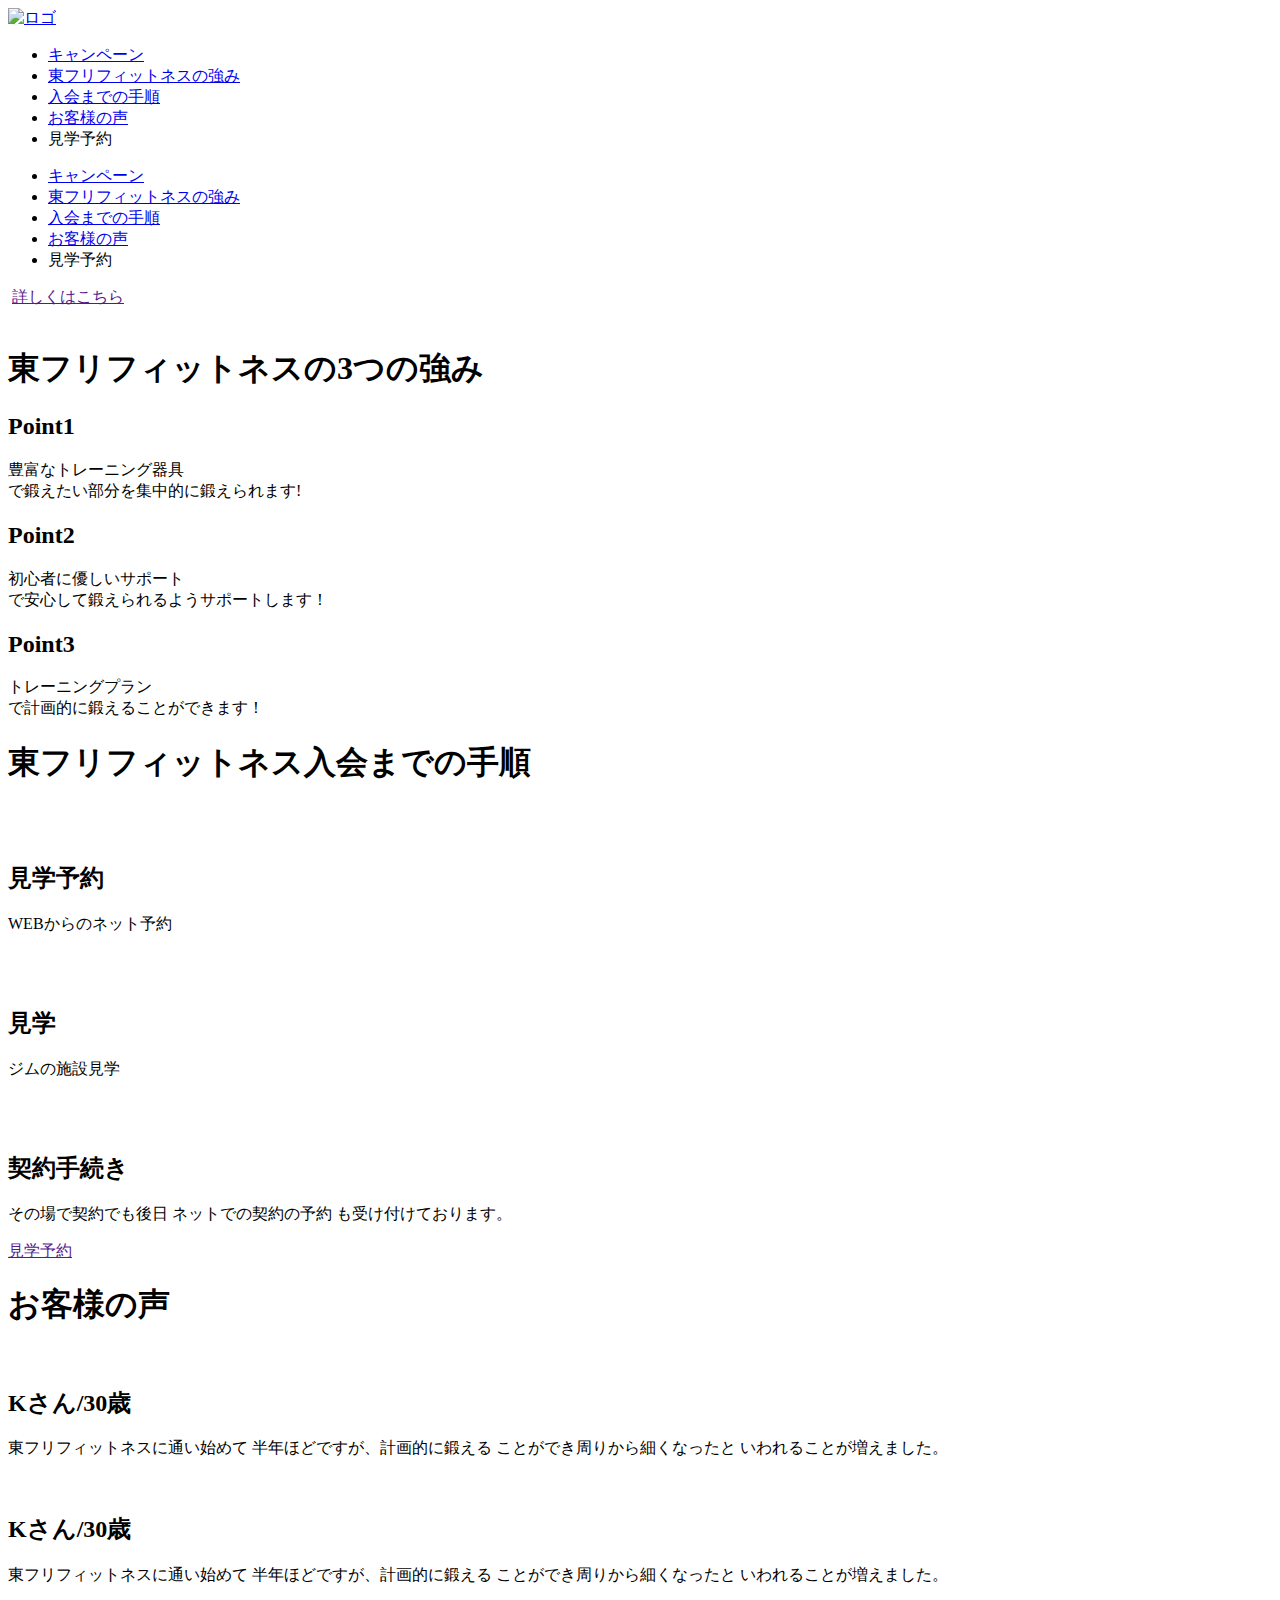
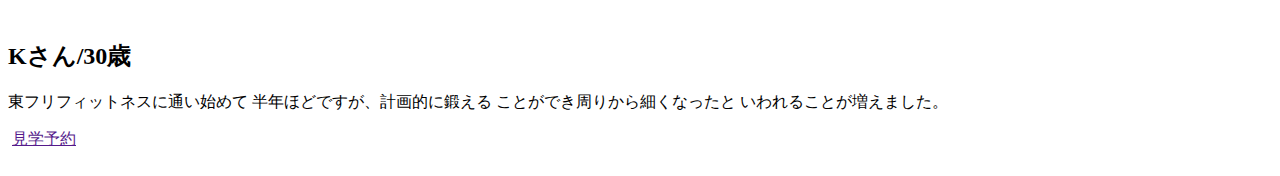
==== index.html @ 5899132c "Create index.html" ====
<!DOCTYPE html>
<html lang="en">
<head>
    <meta charset="UTF-8">
    <meta http-equiv="X-UA-Compatible" content="IE=edge">
    <meta name="viewport" content="width=device-width, initial-scale=1.0">
    <title>東フリフィットネス</title>
    <link rel="stylesheet" href="style.css">
    <meta name="viewport" content="width=device-width, initial-scale=1, minimum-scale=1, maximum-scale=1, user-scalable=no">
    <link rel="icon" href="img/favicon.svg" type="image/svg+xml">
    <link rel="icon alternate" href="img/favicon.png" type="image/png">
</head>
<body>
    <header>
        <div class="logo">
            <a href="#0"><img src="img/logo.svg" alt="ロゴ"></a>
        </div>
        
        <div id="hamburger">
            <div class="icon">
              <span></span>
              <span></span>
              <span></span>
            </div>
          </div>
          
          <nav class="header sm">
            <ul class="header__list">
                <li class="header__item"><a href="#1">キャンペーン</a></li>
                <li class="header__item"><a href="#2">東フリフィットネスの強み</a></li>
                <li class="header__item"><a href="#3">入会までの手順</a></li>
                <li class="header__item"><a href="#4">お客様の声</a></li>
                <li class="header__item header__btn">見学予約</li>
            </ul>
        </nav>
       
        <nav class="header pc">
            <ul class="header__list">
                <li class="header__item"><a href="#1">キャンペーン</a></li>
                <li class="header__item"><a href="#2">東フリフィットネスの強み</a></li>
                <li class="header__item"><a href="#3">入会までの手順</a></li>
                <li class="header__item"><a href="#4">お客様の声</a></li>
                <li class="header__item header__btn">見学予約</li>
            </ul>
        </nav>
    </header>
    <main>
        <section class="fv" id="0">
            <div class="fv__wrap">
                <div class="fv__text">
                    <img src="img/fv_text.svg" alt="">
                    <a href="" class="btn">詳しくはこちら</a>
                </div>
            </div>
        </section>
        <section class="baner" id="1">
            <img src="img/baner.svg" alt="">
        </section>
        <section class="strong" id="2">
            <h1 class="category__title">
                東フリフィットネスの<span>3つの強み</span>
            </h1>
            <div class="content">
                <div class="strong__wrapper">
                    <div class="strong__wrap">
                        <div class="strong__text">
                            <h2 class="strong__point">
                                Point1
                            </h2>
                            <p class="strong__title">
                                <span>豊富なトレーニング器具</span><br>
                                で鍛えたい部分を集中的に鍛えられます!
                            </p>    
                        </div>
                    </div>
                    <div class="strong__wrap">
                        <div class="strong__text">
                        <h2 class="strong__point">
                            Point2
                        </h2>
                        <p class="strong__title">
                            <span>初心者に優しいサポート</span><br>
                            で安心して鍛えられるようサポートします！
                        </p>
                        </div>
                    </div>
                    <div class="strong__wrap">
                        <div class="strong__text">
                        <h2 class="strong__point">
                            Point3
                        </h2>
                        <p class="strong__title">
                            <span>トレーニングプラン</span><br>
                            で計画的に鍛えることができます！
                        </p>
                        </div>
                    </div>
                </div>
            </div>
        </section>
        <section class="step" id="3">
            <h1 class="category__title">
                東フリフィットネス<span>入会までの手順</span>
            </h1>
            <div class="content">
                <div class="step__wrapper">
                    <div class="step__wrap">
                        <div class="step__content">
                            <img src="img/予約.png" alt="">
                            <div class="step__text">
                                <img src="img/step1.png" alt="">
                                <div class="step__text-box">
                                <h2 class="step__title">見学予約</h2>
                                <p>WEBからのネット予約</p>
                            </div>
                            </div>
                        </div>
                    </div>
                    <div class="step__wrap white">
                        <div class="step__content">
                            <img src="img/見学.png" alt="">
                            <div class="step__text">
                                <img src="img/step2.png" alt="">
                                <div class="step__text-box">
                                <h2 class="step__title">見学</h2>
                                <p>ジムの施設見学</p>
                            </div>
                            </div>
                        </div>
                    </div>
                    <div class="step__wrap">
                        <div class="step__content">
                            <img src="img/契約.png" alt="">
                            <div class="step__text">
                                <img src="img/step3.png" alt="">
                                <div class="step__text-box">
                                <h2 class="step__title">契約手続き</h2>
                                <p>その場で契約でも後日
                                    ネットでの契約の予約
                                    も受け付けております。</p>
                                </div>
                            </div>
                        </div>
                    </div>
                        <a href="" class="btn">見学予約</a>
                </div>
            </div>
        </section>
        <section class="voice" id="4">
            <h1 class="category__title">
                お客様の<span>声</span>
            </h1>
            <div class="content">
                <div class="voice__wrapper">
                    <div class="voice__wrap">
                        <img src="img/voice1.png" alt="">
                        <div class="voice__text">
                            <h2 class="voice__title">
                                Kさん/30歳
                            </h2>
                            <p>
                                東フリフィットネスに通い始めて
                                半年ほどですが、計画的に鍛える
                                ことができ周りから細くなったと
                                いわれることが増えました。
                            </p>
                        </div>
                    </div>
                    <div class="voice__wrap">
                        <img src="img/voice2.png" alt="">
                        <div class="voice__text">
                            <h2 class="voice__title">
                                Kさん/30歳
                            </h2>
                            <p>
                                東フリフィットネスに通い始めて
                                半年ほどですが、計画的に鍛える
                                ことができ周りから細くなったと
                                いわれることが増えました。
                            </p>
                        </div>
                    </div>
                    <div class="voice__wrap">
                        <img src="img/voice3.png" alt="">
                        <div class="voice__text">
                            <h2 class="voice__title">
                                Kさん/30歳
                            </h2>
                            <p>
                                東フリフィットネスに通い始めて
                                半年ほどですが、計画的に鍛える
                                ことができ周りから細くなったと
                                いわれることが増えました。
                            </p>
                        </div>
                    </div>
                </div>
            </div>
        </section>
        <section class="reserve">
            <img src="img/reserve_text.svg" alt="">
            <a href="" class="btn">見学予約</a>
        </section>
    </main>
    <footer class="footer">
        <a href="#0">
        <img src="img/logo.svg" alt="">
    </a>
    </footer>
    <script
  src="https://code.jquery.com/jquery-3.6.0.min.js"
  integrity="sha256-/xUj+3OJU5yExlq6GSYGSHk7tPXikynS7ogEvDej/m4="
  crossorigin="anonymous"></script>
<script>
  $('#hamburger').on('click', function(){
      $('.icon').toggleClass('close');
      $('.sm').slideToggle();
  });
</script>
</body>
</html>
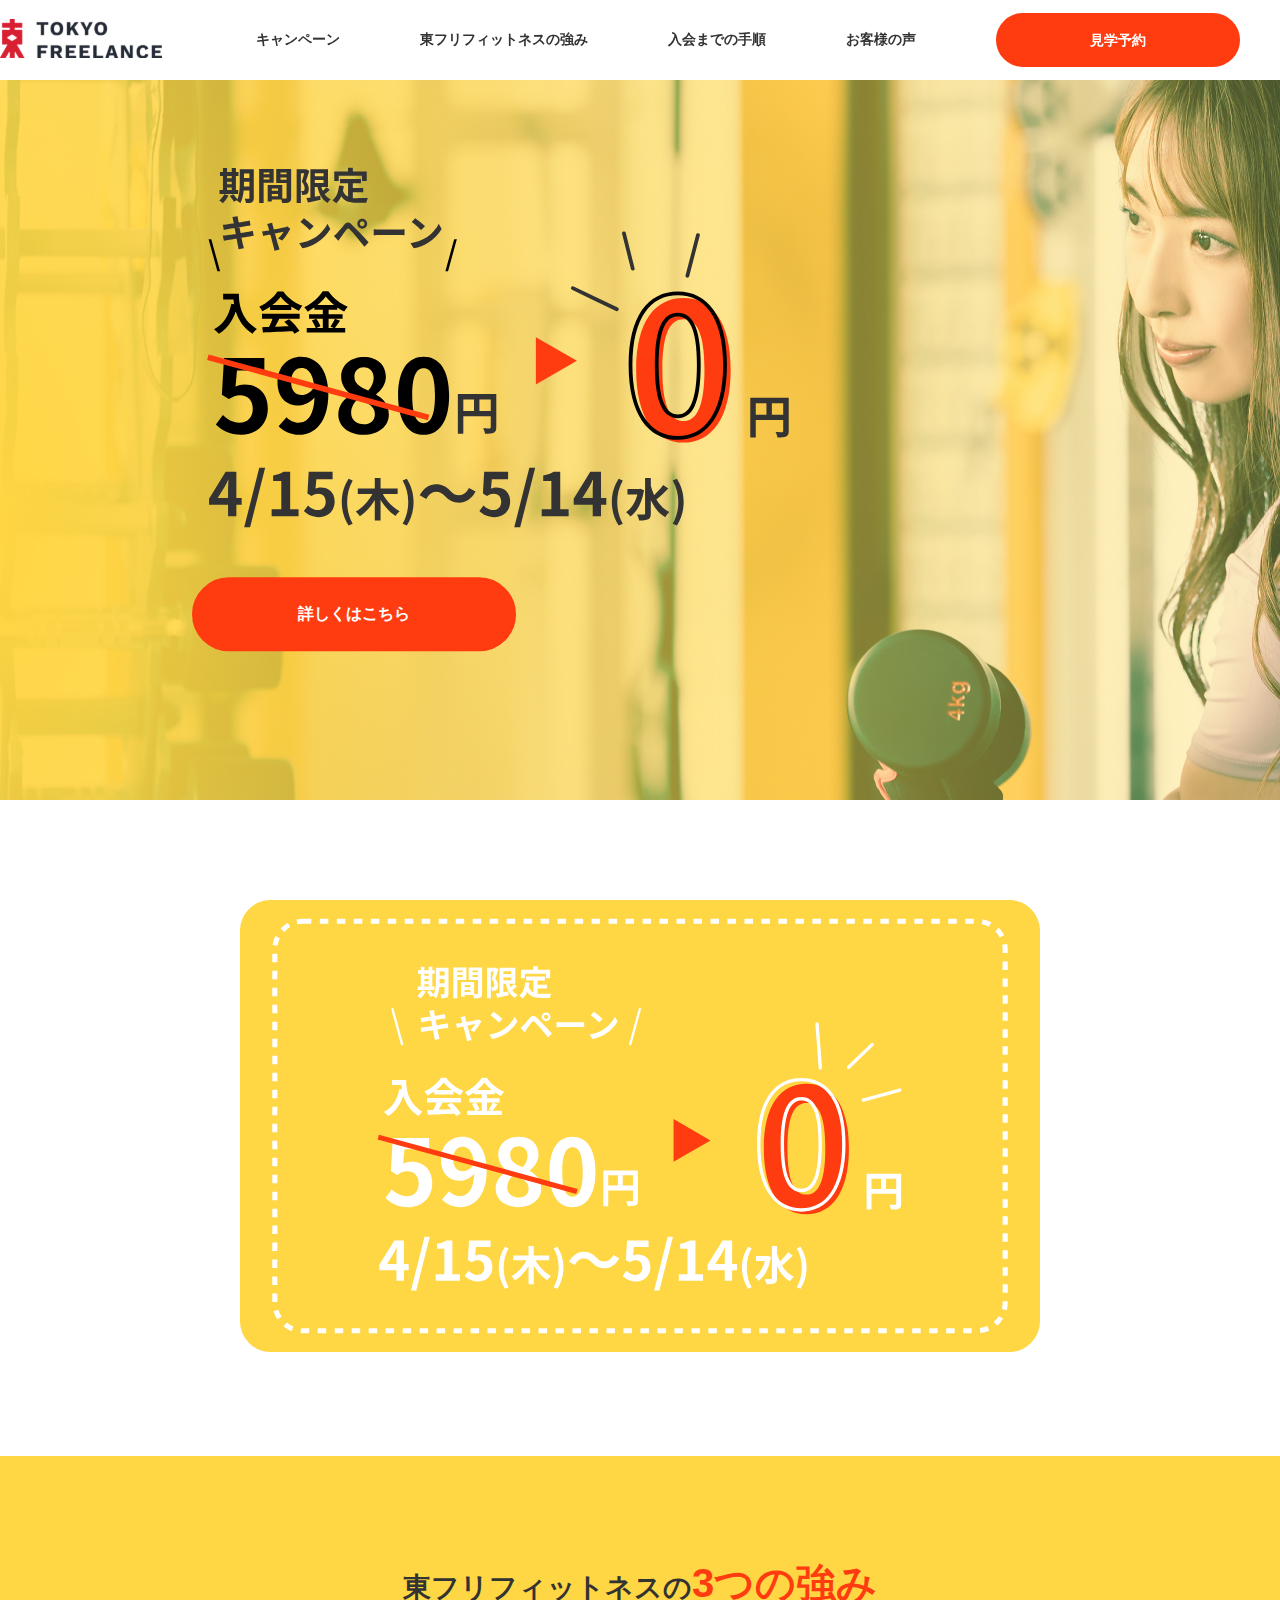
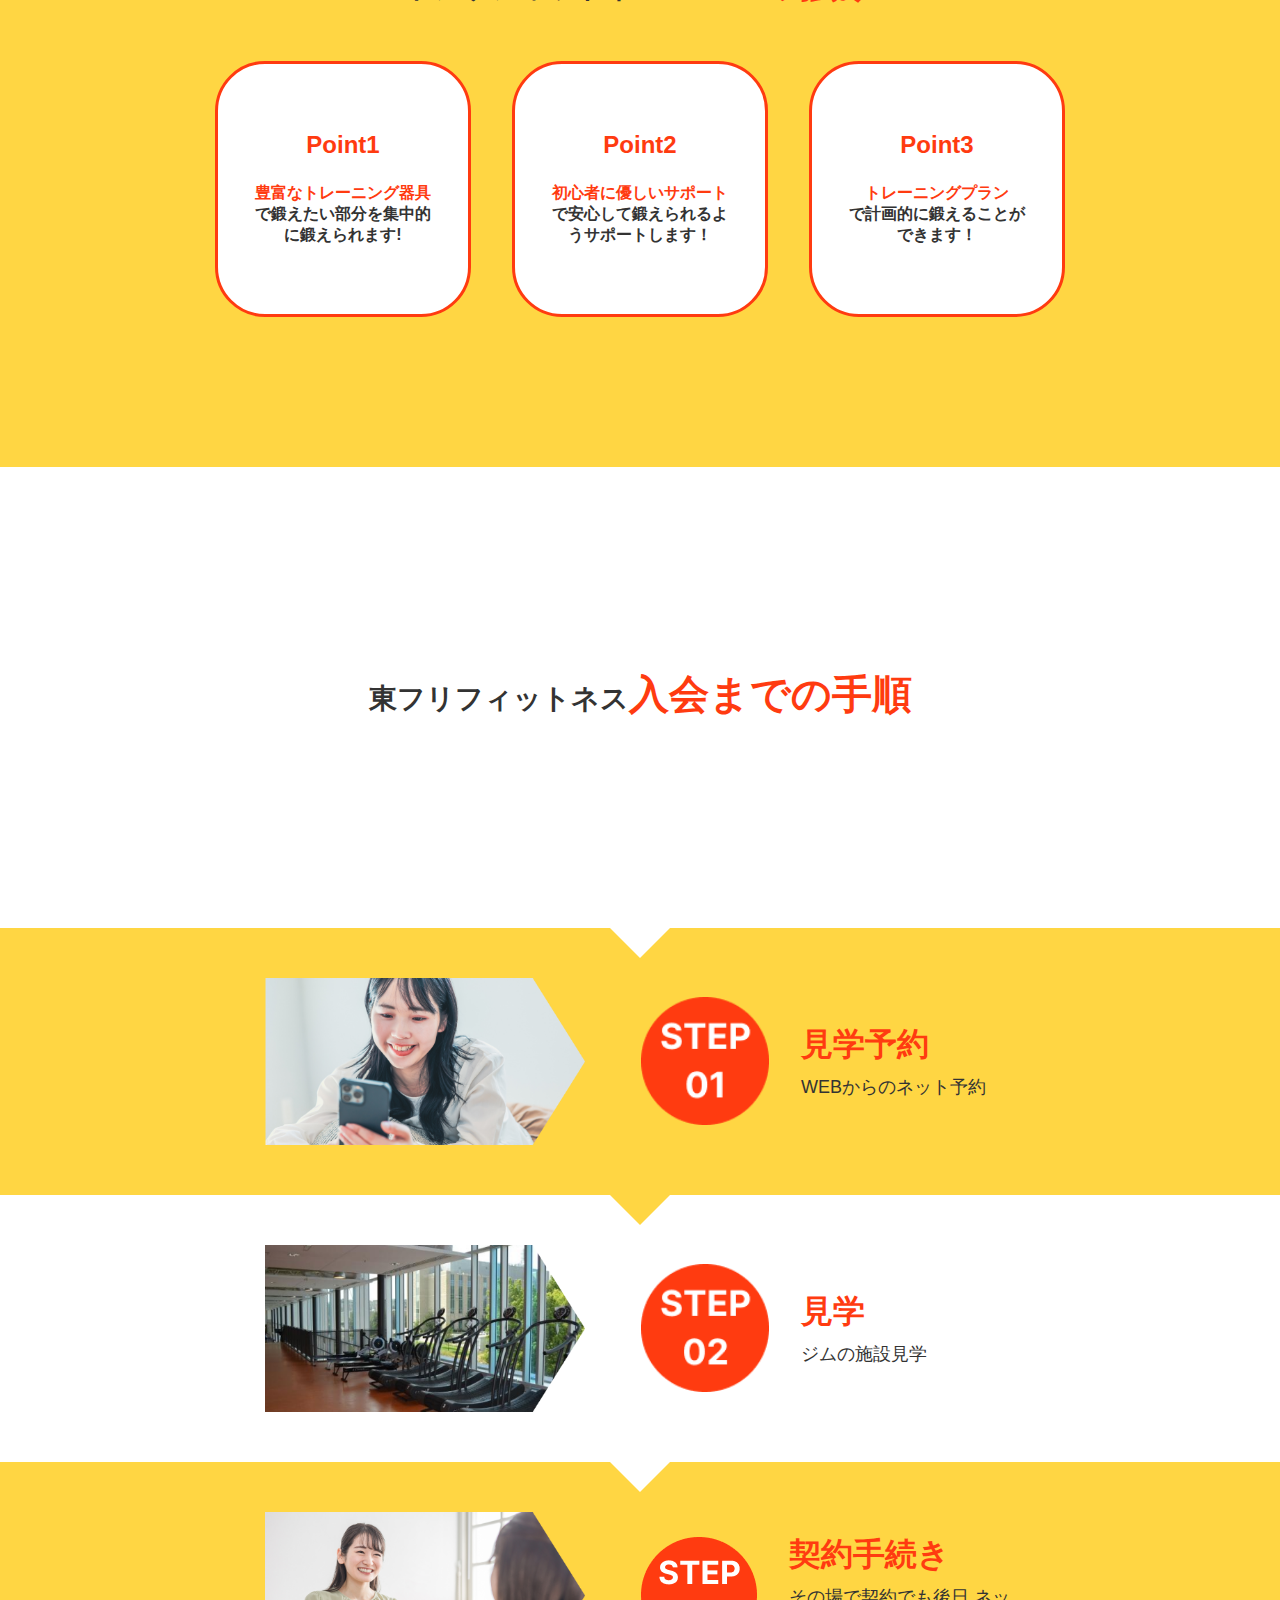
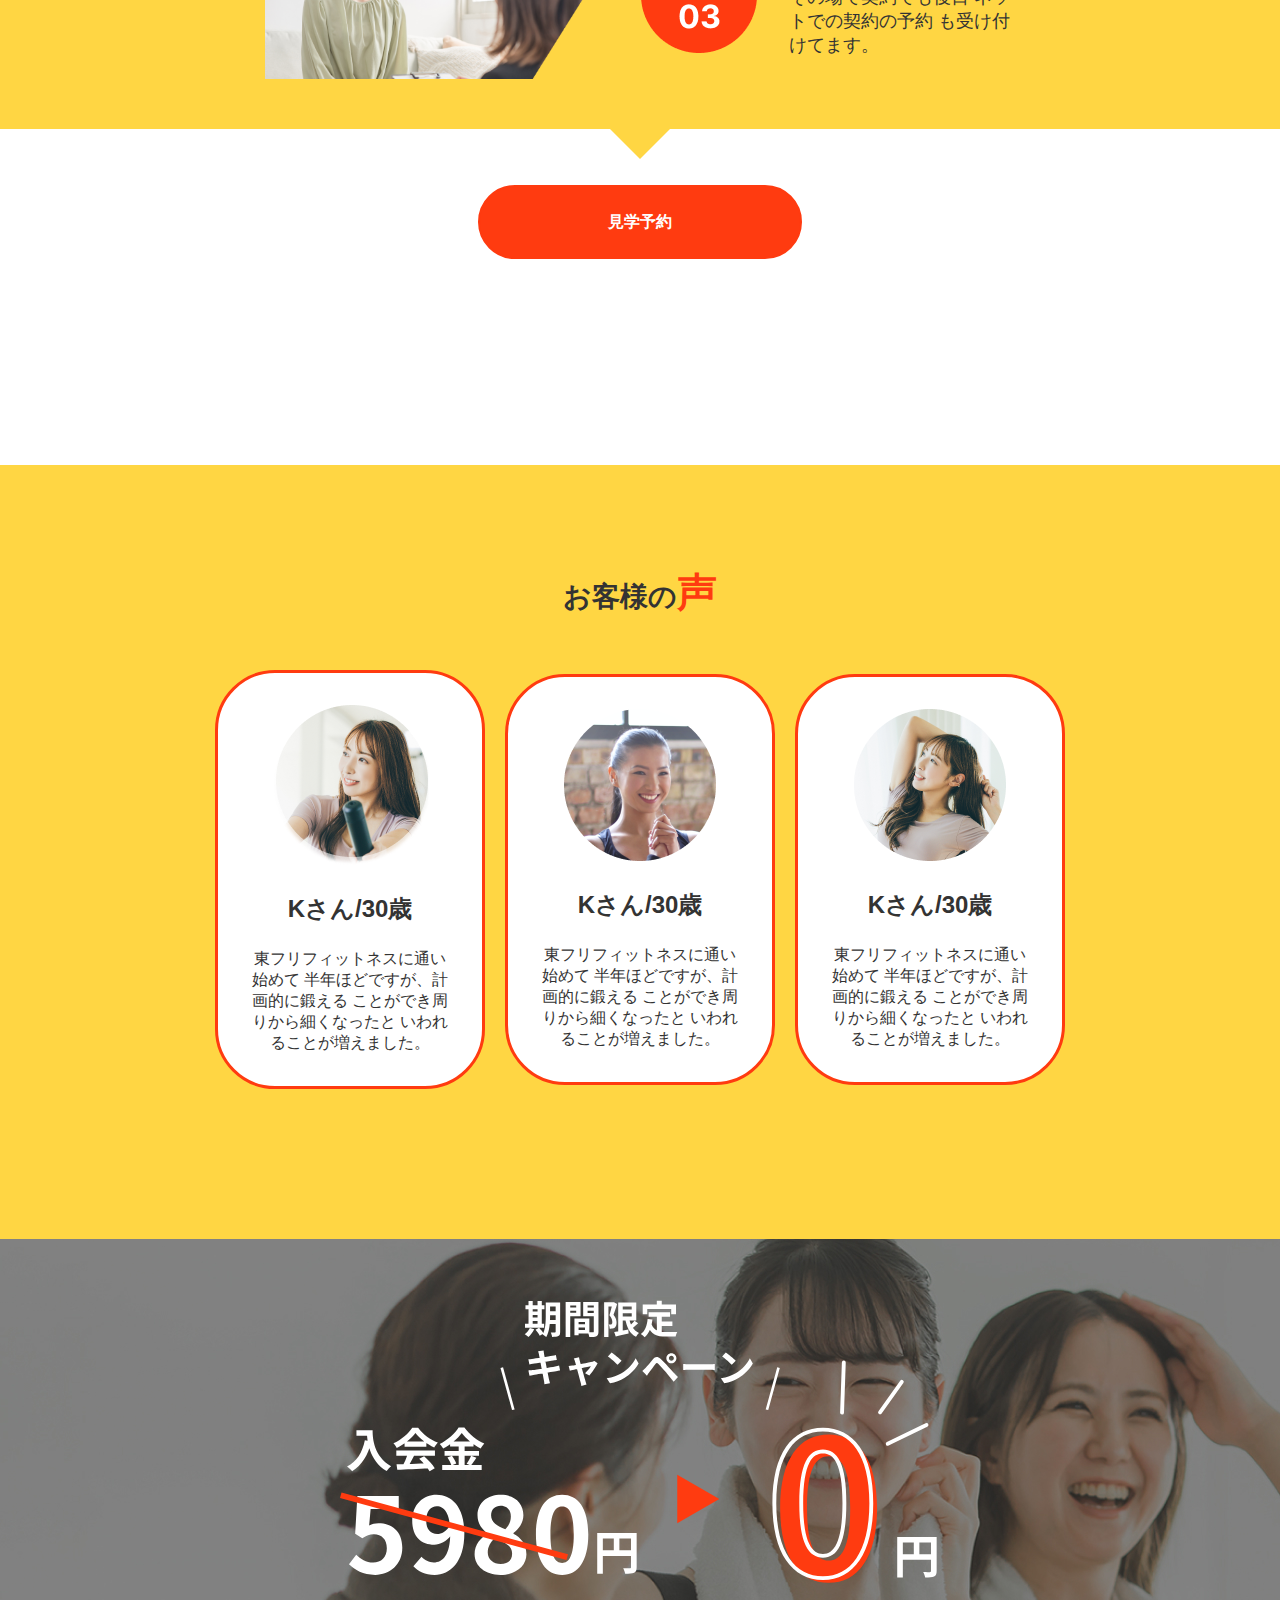
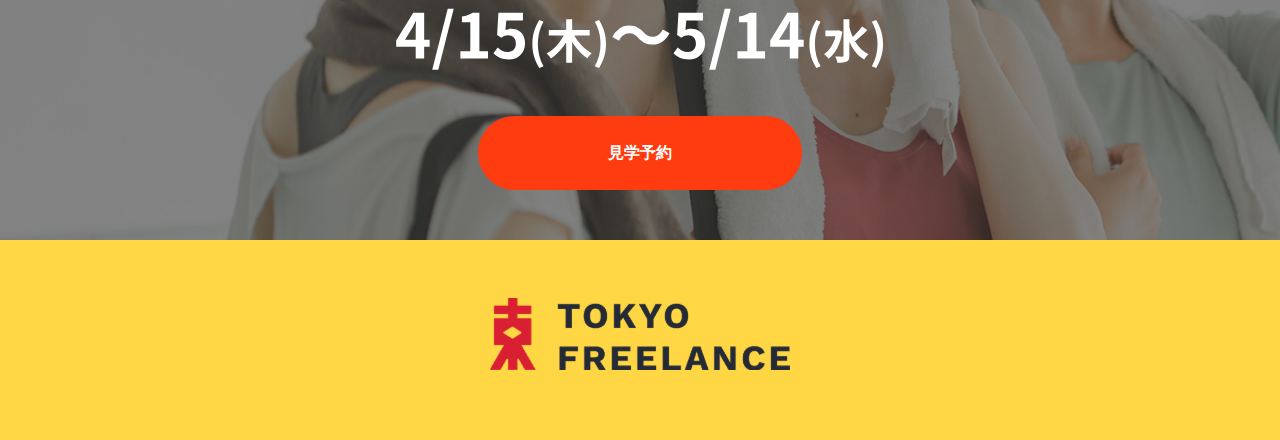
==== commit 41f97348: "Update index.html" ====
--- a/index.html
+++ b/index.html
@@ -137,7 +137,7 @@
                                 <h2 class="step__title">契約手続き</h2>
                                 <p>その場で契約でも後日
                                     ネットでの契約の予約
-                                    も受け付けております。</p>
+                                    も受け付けてます。</p>
                                 </div>
                             </div>
                         </div>
--- a/style.css
+++ b/style.css
@@ -0,0 +1,786 @@
+* {
+	margin: 0;
+	padding: 0;
+  font-family: "Noto Sans JP",sans-serif;;
+  color: #333;
+}
+html{
+  scroll-behavior: smooth;
+}
+body{
+  overflow-x: hidden;
+}
+a{
+  text-decoration: none;
+}
+.btn{
+  display: flex;
+  justify-content: center;
+  align-items: center;
+  text-align: center;
+  max-width: 320px;
+  width: 100%;
+  height: 70px;
+  line-height: 70px;
+  background-color: #FF3B10;
+  border: #FF3B10 2px solid;
+  border-radius: 50px;
+  color: #fff;
+  font-weight: bold;
+  cursor: pointer;
+  transition: .2s cubic-bezier(0.45, 0, 0.55, 1);
+}
+.btn:hover{
+  background-color: #fff;
+  color: #FF3B10;
+  animation: 2s all;
+}
+.sm{
+  display: none;
+}
+header {
+  height: 80px;
+  max-width: 100%;
+  width: 1440px;
+  max-width: 100%;
+  margin: 0 auto;
+  display: -webkit-box;
+  display: -ms-flexbox;
+  display: flex;
+  -webkit-box-pack: justify;
+      -ms-flex-pack: justify;
+          justify-content: space-between;
+  -webkit-box-align: center;
+      -ms-flex-align: center;
+          align-items: center;
+          position: sticky;
+  top: 0;
+  z-index: 999;
+}
+.logo{
+  transition: .5s all;
+  z-index: 99;
+}
+.nav_toggle {
+  display: none;
+}
+.logo:hover{
+  transform:scale(1.2,1.2);
+}
+.header__list {
+  display: -webkit-box;
+  display: -ms-flexbox;
+  display: flex;
+  list-style: none;
+}
+.header__item {
+  margin: auto 40px;
+  font-weight: bold;
+  font-size: 16px;
+}
+.header__item a:hover{
+  color: #FF3B10;
+  transition: 0.5s all;
+}
+.header__btn{
+  width: 240px;
+  height: 50px;
+  background-color: #FF3B10;
+  border: #FF3B10 2px solid;
+  color: #fff;
+  border-radius: 50px;
+  text-align: center;
+  line-height: 50px;
+  cursor: pointer;
+  transition: .2s cubic-bezier(0.45, 0, 0.55, 1);
+}
+.header__btn:hover{
+  background-color: #fff;
+  color: #FF3B10;
+  animation: 2s all;
+}
+.fv {
+  width: 100%;
+  height: 720px;
+  background-image: url(img/fv.jpg);
+  background-repeat: no-repeat;
+}
+.fv__wrap {
+  width: 1030px;
+  position: relative;
+  top: 45%;
+  left: 15%;
+}
+.fv__text{
+  position: absolute;
+    top: 50%;
+    left: 0%;
+    transform: translateY(-50%);
+    -webkit-transform: translateY(-50%);
+    -ms-transform: translateY(-50%);
+}
+.fv__text img{
+  width: 600px;
+  height: auto;
+}
+.fv__text .btn{
+  margin-top: 40px;
+}
+.baner{
+  text-align: center;
+  margin: 100px auto;
+}
+.baner img{
+  width: 800px;
+  height: auto;
+}
+.strong{
+  width: 100%;
+  background-color: #FFD643;
+  padding: 100px 0;
+  margin: 100px 0;
+}
+.content{
+  width: 1030px;
+  height: auto;
+  margin: 0 auto;
+  padding: 50px 0;
+
+}
+.strong__wrapper{
+  display: flex;
+  justify-content: space-between;
+  align-items: center;
+  flex-wrap: wrap;
+}
+.category__title{
+  text-align: center;
+  font-size: 28px;
+}
+.category__title span{
+  font-size: 40px;
+  color: #FF3B10;
+}
+.category__title img{
+  margin: auto 56px;
+}
+.strong__wrap{
+  width: 300px;
+  height: 300px;
+  text-align: center;
+  background-color: #fff;
+  border: #FF3B10 3px solid;
+  border-radius: 50px;
+  display: flex;
+  justify-content: center;
+  align-items: center;
+}
+.strong__text{
+  padding: 40px;
+  font-weight: bold;
+}
+.strong__point{
+  font-size: 24px;
+  color: #FF3B10;
+}
+.strong__title{
+  font-size: 16px;
+  margin-top: 24px;
+}
+.strong__title span{
+  color: #FF3B10;
+}
+.step{
+  width: 100%;
+  margin-top: 100px;
+  padding: 100px 0;
+}
+.step__wrapper{
+  margin-top: 56px;
+  padding-top: 100px;
+
+}
+.step__wrap{
+  background-color: #FFD643;
+  width: 100%;
+  margin: 0 -500%;
+  padding: 0 500%;
+  position: relative;
+  display: inline-block;
+  z-index: 5;
+}
+.step__wrap::before {
+  content: "";
+  position: absolute;
+  border: 30px solid transparent;
+  border-top: 30px solid #FFD643;
+  top: 100%;
+  left: 50%;
+  transform: translateX(-50%);
+  -webkit-transform: translateX(-50%);
+  -ms-transform: translateX(-50%);
+  }
+.step__wrap::after {
+    content: "";
+    position: absolute;
+    border: 30px solid transparent;
+    border-top: 30px solid #fff;
+    top: 0%;
+    left: 50%;
+    transform: translateX(-50%);
+    -webkit-transform: translateX(-50%);
+    -ms-transform: translateX(-50%);
+}
+.white{
+  background-color: #fff;
+  z-index: 4;
+}
+.step__content{
+  display: flex;
+  justify-content: flex-start;
+  align-items: center;
+  padding: 50px;
+}
+.step__text{
+  display: flex;
+  align-items: center;
+  margin-left: 56px;
+}
+.step__title{
+  font-size: 32px;
+  color: #FF3B10;
+}
+.step__text-box{
+  margin-left: 32px;
+}
+.step__text-box p{
+  font-size: 18px;
+  font-weight: 300;
+  margin-top: 8px;
+}
+.step__wrapper .btn{
+  margin: 56px auto;
+}
+.voice{
+  width: 100%;
+  height: auto;
+  padding: 100px 0;
+  background-color: #FFD643;
+}
+.voice__wrapper{
+  display: flex;
+  justify-content: space-between;
+  align-items: center;
+  flex-wrap: wrap;
+}
+.voice__wrap{
+  text-align: center;
+  width: 240px;
+  height: auto;
+  background-color: #fff;
+  border: #FF3B10 3px solid;
+  border-radius: 60px;
+  padding: 45px;
+  font-weight: bold;
+}
+.voice__text{
+  margin: 0 auto;
+}
+.voice__text p{
+  font-weight: 300;
+  font-size: 16px;
+}
+.voice__title{
+  margin: 24px auto;
+}
+.reserve{
+  background-image: url(img/reserve.jpg);
+  background-repeat: no-repeat;
+  width: 100%;
+  height: auto;
+  padding: 50px 0;
+  text-align: center;
+  display: flex;
+  flex-direction: column;
+  justify-content: center;
+  align-items: center;
+}
+.reserve img{
+  width: 600px;
+  height: auto;
+}
+.reserve .btn{
+  margin-top: 40px;
+}
+.footer{
+  line-height: 150px;
+  width: 100%;
+  height: 200px;
+  background-color: #FFD643;
+  display: flex;
+  justify-content: center;
+  align-items: center;
+}
+.footer a{
+  height: 100px;
+}
+.footer img{
+  width: 300px;
+  transition: .5s all;
+}
+.footer img:hover{
+  transform:scale(1.2,1.2);
+}
+
+/* レスポンシブ */
+@media screen and (max-width: 1280px) {
+  body{
+    overflow-x: hidden;
+  }
+  .content{
+    width: 850px;
+    height: auto;
+    margin: 0 auto;
+    padding: 50px 0;
+  }
+  .header__item {
+    text-align: center;
+    font-weight: bold;
+    font-size: 14px;
+  }
+  .strong__wrap{
+    width: 250px;
+    height: 250px;
+    text-align: center;
+    background-color: #fff;
+    border: #FF3B10 3px solid;
+    border-radius: 50px;
+    display: flex;
+    justify-content: center;
+    align-items: center;
+  }
+  .step__content img{
+    width: 320px;
+  }
+  .step__text img{
+    width: 128px;
+  }
+  .voice__wrap{
+    text-align: center;
+    width: 200px;
+    height: auto;
+    background-color: #fff;
+    border: #FF3B10 3px solid;
+    border-radius: 60px;
+    padding: 32px;
+    font-weight: bold;
+  }
+  .strong__text{
+    padding: 32px;
+    font-weight: bold;
+  }
+}
+@media screen and (max-width: 1024px) {
+  body{
+    overflow-x: hidden;
+  }
+  /*ハンバーガー*/
+  .pc{
+    display: none;
+  }
+  #hamburger {
+    background-color: transparent;  /*透明の背景*/
+    position: relative;             /*ハンバーガーの横線の位置を決めるための基準*/
+    cursor: pointer;                /*リンクを示すカーソルを表示（指差しマーク）*/
+    margin: 0 0 0 auto;             /*左側に余白を作り、ハンバーガーメニューを右端に配置*/
+    height: 60px;                   /*ヘッダーの高さと同じ60px*/
+    width: 60px;
+    z-index: 99;                    /*高さと同じ幅*/
+  }
+  .icon span {
+    position: absolute;       /*親要素である#hamburgerを基準に位置を指定*/
+    left: 15px;               /*#hamburger内の左がら15pxに横線を配置（幅が60pxなので右からも15px）*/
+    width: 30px;              /*横線の幅が30px*/
+    height: 4px;              /*横線の高さが4px*/
+    background-color: #333;  /*横線を白色*/
+    border-radius: 8px;       /*横線の両端の角に丸みを持たせる*/
+    transition: ease 0.75s;   /*変化の時間（easeは初期値）*/
+  }
+  .icon span:nth-of-type(1) {
+    top: 16px;
+  }
+  .icon span:nth-of-type(2) {
+    top: 28px;
+  }
+  .icon span:nth-of-type(3) {
+    bottom: 16px;
+  }
+  .close span:nth-of-type(1) {
+    transform: rotate(45deg); /*反時計回りに45度回転*/
+    top: 28px;
+  }
+
+  .close span:nth-of-type(2) {
+    opacity: 0;
+  }
+
+  .close span:nth-of-type(3) {
+      transform: rotate(-45deg); /*時計回りに45度回転*/
+      top: 28px;
+  }
+  .sm {
+    top: 0px;  /*headerの余白分*/
+    left: 0px;  /*headerの余白分　ヘッダーには左右に15px余白があるので、headerの子要素となる.smは15px分内側に設置されます。その余白を埋めるために左に寄せる。*/
+    position: absolute; /*絶対配置　top　leftからの位置を絶対配置する*/
+    z-index: 10;
+    width: 100%;
+    background-color: #fff
+  }
+  .header__list {
+    display: -webkit-box;
+    display: -ms-flexbox;
+    display: flex;
+    flex-direction: column;
+    justify-content: space-between;
+    list-style: none;
+    padding: 24px;
+  }
+  .header__item {
+    margin: auto;
+    margin-top: 24px;
+    text-align: center;
+    font-weight: bold;
+    font-size: 14px;
+  }
+  .header__item a:hover{
+    color: #FF3B10;
+    transition: 0.5s all;
+  }
+  .header__btn{
+    display: flex;
+    width: 240px;
+    justify-content: center;
+    height: 50px;
+    background-color: #FF3B10;
+    border: #FF3B10 2px solid;
+    color: #fff;
+    border-radius: 50px;
+    text-align: center;
+    line-height: 50px;
+    cursor: pointer;
+    transition: .2s cubic-bezier(0.45, 0, 0.55, 1);
+  }
+  .header__btn:hover{
+    background-color: #fff;
+    color: #FF3B10;
+    animation: 2s all;
+  }
+  .fv {
+    width: 100%;
+    height: 600px;
+    background-image: url(img/fv.jpg);
+    background-repeat: no-repeat;
+    background-size: cover;
+  background-position: center center;
+  }
+}
+@media screen and (max-width: 959px) {
+  body{
+    overflow-x: hidden;
+  }
+  .fv {
+    width: 100%;
+    height: 600px;
+    background-image: url(img/fv.jpg);
+    background-repeat: no-repeat;
+    background-size: cover;
+  background-position: center center;
+  }
+  .fv__text img{
+    width: 400px;
+    height: auto;
+  }
+  .content{
+    width: 850px;
+    height: auto;
+    margin: 0 auto;
+    padding: 50px 0;
+  
+  }
+  .strong__wrap{
+    width: 250px;
+    height: 250px;
+    text-align: center;
+    background-color: #fff;
+    border: #FF3B10 3px solid;
+    border-radius: 50px;
+    display: flex;
+    justify-content: center;
+    align-items: center;
+  }
+  .strong__text{
+    padding: 32px;
+    font-weight: bold;
+  }
+  .step__content img{
+    width: 320px;
+  }
+  .step__text img{
+    width: 128px;
+  }
+  .voice__wrap{
+    text-align: center;
+    width: 200px;
+    height: auto;
+    background-color: #fff;
+    border: #FF3B10 3px solid;
+    border-radius: 60px;
+    padding: 32px;
+    font-weight: bold;
+  }
+  .reserve{
+    background-image: url(img/reserve.jpg);
+    background-repeat: no-repeat;
+    background-size: cover;
+    background-position: center center;  
+    width: 100%;
+    height: auto;
+    padding: 50px 0;
+    text-align: center;
+    display: flex;
+    flex-direction: column;
+    justify-content: center;
+    align-items: center;
+  }
+  .reserve img{
+    width: 600px;
+    height: auto;
+  }
+  .reserve .btn{
+    margin-top: 40px;
+  }
+  
+}
+@media screen and (max-width: 820px) {
+  body{
+    overflow-x: hidden;
+  }
+  .baner img{
+    width: 700px;
+    height: auto;
+  }
+  .content{
+    width: 700px;
+    height: auto;
+    margin: 0 auto;
+    padding: 50px 0;
+  }
+  .strong__wrap{
+    width: 220px;
+    height: 220px;
+    text-align: center;
+    background-color: #fff;
+    border: #FF3B10 3px solid;
+    border-radius: 50px;
+    display: flex;
+    justify-content: center;
+    align-items: center;
+  }
+  .strong__text{
+    padding: 20px;
+    font-weight: bold;
+  }
+  .step__wrapper{
+    margin-top: 100px;
+    padding-top: 0px;
+  }
+  .step__content{
+    display: flex;
+    justify-content: flex-start;
+    align-items: center;
+    padding: 40px;
+  }
+  .step__content img{
+    width: 240px;
+  }
+  .step__text img{
+    width: 116px;
+  }
+  .voice__wrap{
+    text-align: center;
+    width: 150px;
+    height: auto;
+    background-color: #fff;
+    border: #FF3B10 3px solid;
+    border-radius: 40px;
+    padding: 35px;
+    font-weight: bold;
+  }
+}
+
+@media screen and (max-width: 540px) {
+  body{
+    overflow-x: hidden;
+  }
+  .baner img{
+    width: 500px;
+    height: auto;
+  }
+  .content{
+    width: 500px;
+    height: auto;
+    margin: 0 auto;
+    padding: 50px 0;
+  }
+  .strong{
+    margin-bottom: 0;
+  }
+  .strong__wrap{
+    width: 400px;
+    height: 400px;
+    text-align: center;
+    background-color: #fff;
+    border: #FF3B10 3px solid;
+    border-radius: 50px;
+    display: flex;
+    justify-content: center;
+    align-items: center;
+    margin-bottom: 40px;
+  }
+  .strong__text{
+    padding: 30px;
+    font-weight: bold;
+  }
+  .step{
+    margin-top: 0;
+  }
+  .step__content img{
+    width: 400px;
+  }
+  .step__text img{
+    width: 110px;
+  }
+  .step__text{
+    margin-top: 24px;
+  }
+  .step__content{
+    display: block;
+    padding: 60px 0;
+    text-align: center;
+  }
+  .step__text-box{
+    text-align: left;
+  }
+  .voice__wrap{
+    text-align: center;
+    width: 300px;
+    height: auto;
+    background-color: #fff;
+    border: #FF3B10 3px solid;
+    border-radius: 40px;
+    padding: 35px;
+    font-weight: bold;
+    margin-bottom: 40px;
+  }
+  .voice__wrapper{
+    display: flex;
+    flex-direction: column;
+    justify-content: center;
+    align-items: center;
+    flex-wrap: wrap;
+  }
+  .reserve img{
+    width: 400px;
+  }
+  .category__title{
+    text-align: center;
+    font-size: 18px;
+  }
+  .category__title span{
+    font-size: 32px;
+    color: #FF3B10;
+  }
+}
+@media only screen and (max-width: 420px) {
+  body{
+    overflow-x: hidden;
+  }
+  .baner img{
+    width: 350px;
+  }
+  .content{
+    width: 300px;
+    height: auto;
+    margin: 0 auto;
+    padding: 0;
+  }
+  .strong .category__title{
+    margin-bottom: 50px;
+  }
+  .strong__wrap{
+    width: 300px;
+    height: 300px;
+    text-align: center;
+    background-color: #fff;
+    border: #FF3B10 3px solid;
+    border-radius: 50px;
+    display: flex;
+    justify-content: center;
+    align-items: center;
+    margin-bottom: 40px;
+    padding: 24px;
+  }
+  .category__title{
+    text-align: center;
+    font-size: 16px;
+  }
+  .category__title span{
+    font-size: 24px;
+    color: #FF3B10;
+  }
+  .step__content img{
+    width: 300px;
+  }
+  .step__text img{
+    width: 90px;
+  }
+  .step__text{
+    margin-top: 24px;
+    margin-left: 0;
+  }
+  .step__text-box{
+    margin-left: 20px;
+  }
+  .voice .category__title{
+    margin-bottom: 50px;
+  }
+  .voice__wrap{
+    text-align: center;
+    width: 220px;
+    height: auto;
+    background-color: #fff;
+    border: #FF3B10 3px solid;
+    border-radius: 40px;
+    padding: 35px;
+    font-weight: bold;
+    margin-bottom: 40px;
+  }
+  .reserve img{
+    width: 300px;
+  }
+  .fv__text img{
+    width: 300px;
+    height: auto;
+  }
+  .fv {
+    width: 100%;
+    height: 500px;
+    background-image: url(img/fv.jpg);
+    background-repeat: no-repeat;
+    background-size: cover;
+  background-position: center;
+  }
+  .logo img{
+    width: 130px;
+  }
+}
